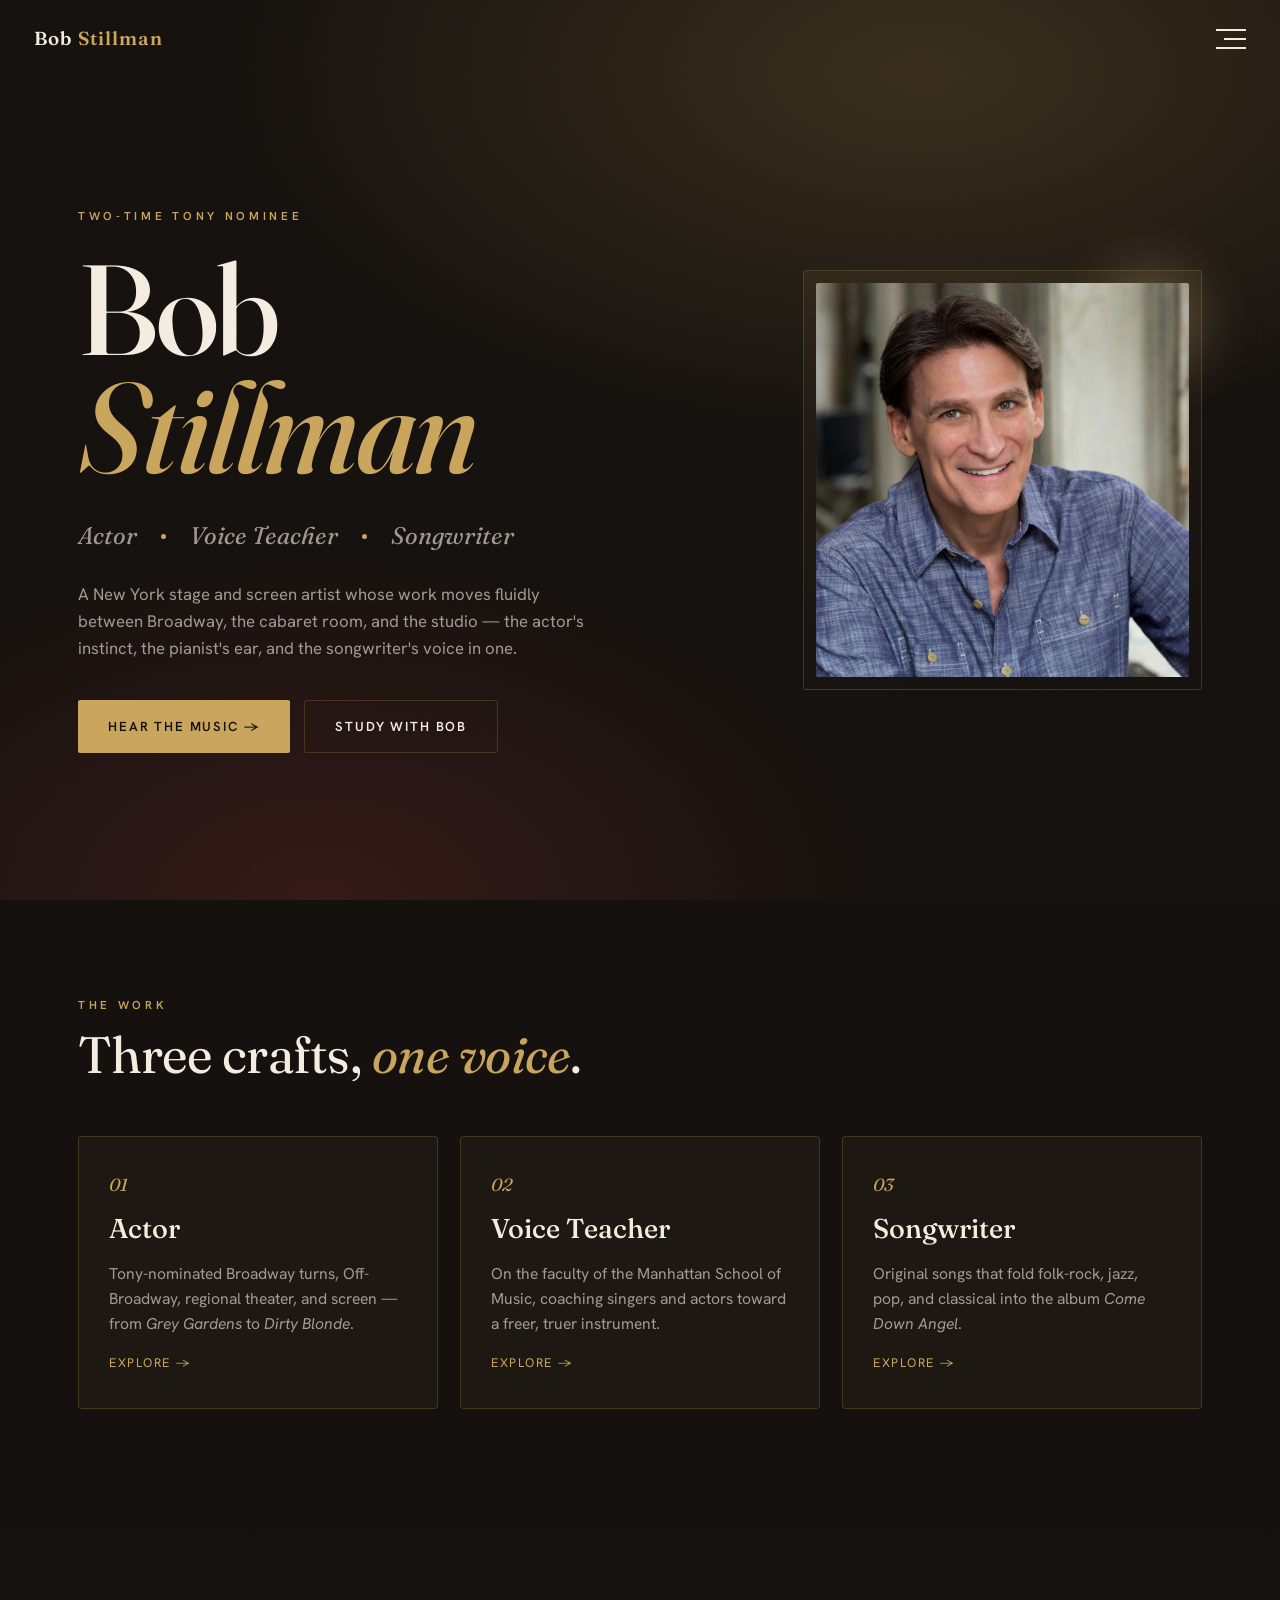
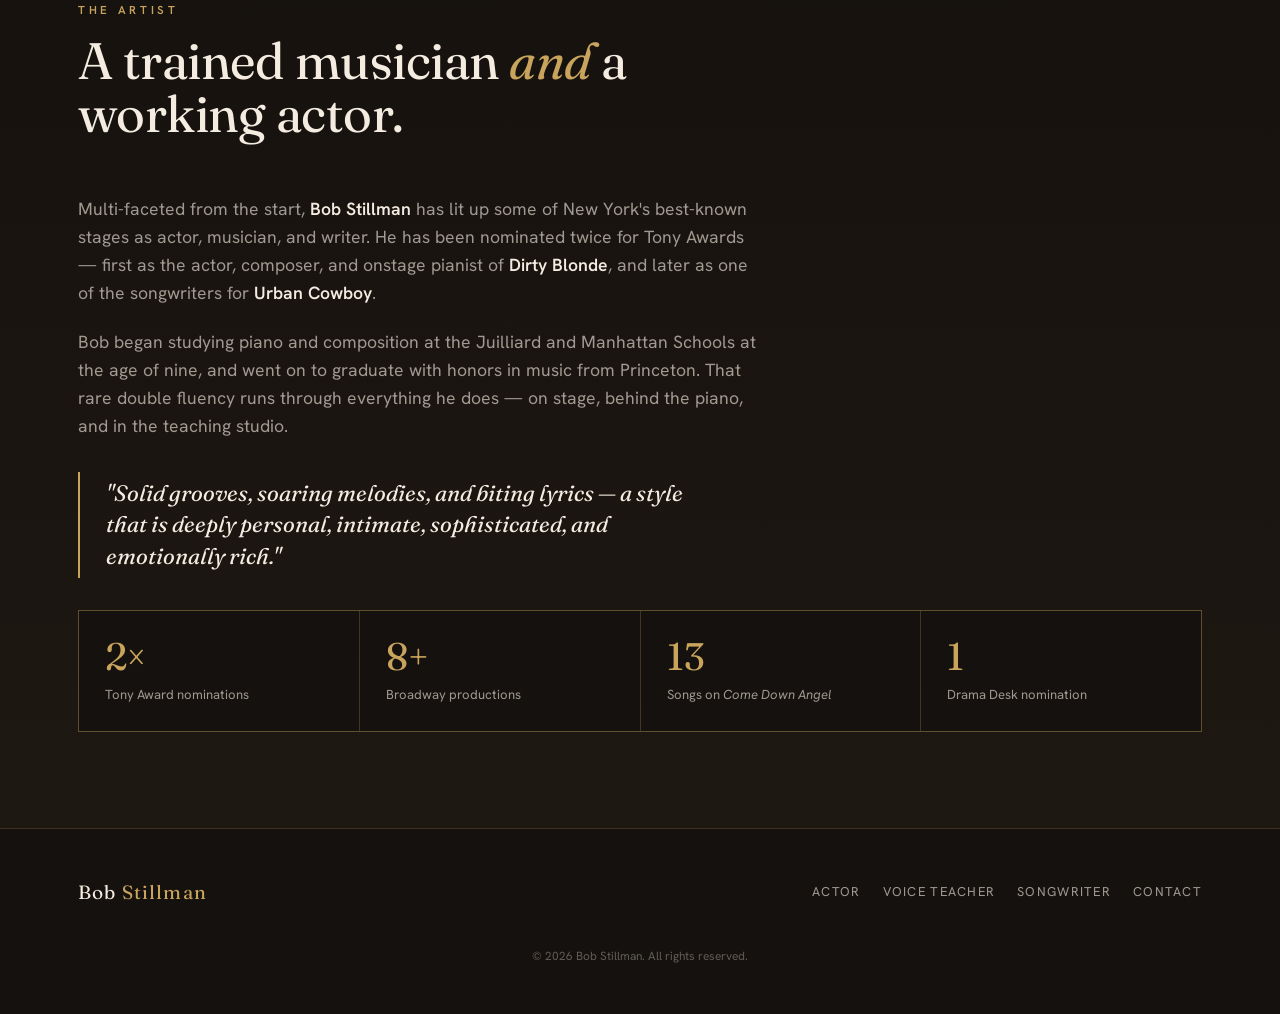
==== index.html @ 7b0f7e83 "Update index.html" ====
<!DOCTYPE html>
<html lang="en">
<head>
<meta charset="UTF-8" />
<meta name="viewport" content="width=device-width, initial-scale=1.0" />
<title>Bob Stillman — Actor · Voice Teacher · Songwriter</title>
<meta name="description" content="Bob Stillman is a two-time Tony-nominated actor, voice teacher, and singer-songwriter based in New York. Broadway, cabaret, and the album Come Down Angel." />
<link rel="preconnect" href="https://fonts.googleapis.com" />
<link rel="preconnect" href="https://fonts.gstatic.com" crossorigin />
<link href="https://fonts.googleapis.com/css2?family=Fraunces:ital,opsz,wght@0,9..144,300..900;1,9..144,300..700&family=Hanken+Grotesk:wght@300;400;500;600;700&display=swap" rel="stylesheet" />
<link rel="stylesheet" href="css/style.css" />
</head>
<body>

<!-- ===== TOP BAR ===== -->
<div class="topbar" id="topbar">
  <a class="brand" href="index.html">Bob <span>Stillman</span></a>
  <button class="burger" id="burger" aria-label="Open menu" aria-expanded="false">
    <span></span><span></span><span></span>
  </button>
</div>

<!-- ===== OVERLAY MENU ===== -->
<nav class="menu" id="menu" aria-label="Main">
  <ol>
    <li><a class="active" href="index.html"><span class="idx">01</span>Home</a></li>
    <li><a href="actor.html"><span class="idx">02</span>Actor</a></li>
    <li><a href="voice-teacher.html"><span class="idx">03</span>Voice Teacher</a></li>
    <li><a href="songwriter.html"><span class="idx">04</span>Songwriter</a></li>
    <li><a href="contact.html"><span class="idx">05</span>Contact</a></li>
  </ol>
  <div class="menu-foot">
    <a href="https://open.spotify.com/artist/1l2FZ3IMnWdpPYobrSwK5F" target="_blank" rel="noopener">Spotify</a>
    <a href="https://music.apple.com/us/album/come-down-angel/134586255" target="_blank" rel="noopener">Apple Music</a>
    <a href="contact.html">hello@bobstillman.com</a>
  </div>
</nav>

<!-- ===== HOME HERO ===== -->
<header class="home-hero">
  <div class="wrap home-grid">
    <div>
      <div class="home-eyebrow eyebrow">Two-time Tony nominee</div>
      <h1 class="home-name"><span class="l1">Bob</span><span class="l2">Stillman</span></h1>
      <div class="home-roles">
        <span>Actor</span><span class="dot"></span>
        <span>Voice Teacher</span><span class="dot"></span>
        <span>Songwriter</span>
      </div>
      <p class="home-sub">A New York stage and screen artist whose work moves fluidly between Broadway, the cabaret room, and the studio — the actor's instinct, the pianist's ear, and the songwriter's voice in one.</p>
      <div class="home-cta">
        <a class="btn btn-primary" href="songwriter.html">Hear the Music &rarr;</a>
        <a class="btn btn-ghost" href="voice-teacher.html">Study with Bob</a>
      </div>
    </div>
    <div class="portrait">
      <div class="frame">
        <img src="images/bob-headshot-square.jpg" alt="Bob Stillman" width="300" height="362" />
      </div>
    </div>
  </div>
</header>

<!-- ===== THREE CRAFTS ===== -->
<section>
  <div class="wrap">
    <div class="section-head reveal">
      <div class="eyebrow">The Work</div>
      <h2>Three crafts, <em>one voice</em>.</h2>
    </div>
    <div class="role-cards reveal">
      <a class="role-card" href="actor.html">
        <div class="num">01</div>
        <h3>Actor</h3>
        <p>Tony-nominated Broadway turns, Off-Broadway, regional theater, and screen — from <em>Grey Gardens</em> to <em>Dirty Blonde</em>.</p>
        <div class="go">Explore &rarr;</div>
      </a>
      <a class="role-card" href="voice-teacher.html">
        <div class="num">02</div>
        <h3>Voice Teacher</h3>
        <p>On the faculty of the Manhattan School of Music, coaching singers and actors toward a freer, truer instrument.</p>
        <div class="go">Explore &rarr;</div>
      </a>
      <a class="role-card" href="songwriter.html">
        <div class="num">03</div>
        <h3>Songwriter</h3>
        <p>Original songs that fold folk-rock, jazz, pop, and classical into the album <em>Come Down Angel</em>.</p>
        <div class="go">Explore &rarr;</div>
      </a>
    </div>
  </div>
</section>

<!-- ===== ABOUT / FACTS ===== -->
<section style="background:linear-gradient(180deg,var(--ink),var(--ink-2));">
  <div class="wrap">
    <div class="section-head reveal">
      <div class="eyebrow">The Artist</div>
      <h2>A trained musician <em>and</em> a working actor.</h2>
    </div>
    <div class="prose reveal">
      <p>Multi-faceted from the start, <strong>Bob Stillman</strong> has lit up some of New York's best-known stages as actor, musician, and writer. He has been nominated twice for Tony Awards — first as the actor, composer, and onstage pianist of <strong>Dirty Blonde</strong>, and later as one of the songwriters for <strong>Urban Cowboy</strong>.</p>
      <p>Bob began studying piano and composition at the Juilliard and Manhattan Schools at the age of nine, and went on to graduate with honors in music from Princeton. That rare double fluency runs through everything he does — on stage, behind the piano, and in the teaching studio.</p>
      <div class="pullquote">"Solid grooves, soaring melodies, and biting lyrics — a style that is deeply personal, intimate, sophisticated, and emotionally rich."</div>
    </div>
    <div class="facts reveal" style="margin-top:18px;">
      <div class="fact"><div class="n">2&times;</div><div class="t">Tony Award nominations</div></div>
      <div class="fact"><div class="n">8+</div><div class="t">Broadway productions</div></div>
      <div class="fact"><div class="n">13</div><div class="t">Songs on <em>Come Down Angel</em></div></div>
      <div class="fact"><div class="n">1</div><div class="t">Drama Desk nomination</div></div>
    </div>
  </div>
</section>

<!-- ===== FOOTER ===== -->
<footer>
  <div class="wrap foot-inner">
    <div class="foot-brand">Bob <span>Stillman</span></div>
    <div class="foot-nav">
      <a href="actor.html">Actor</a>
      <a href="voice-teacher.html">Voice Teacher</a>
      <a href="songwriter.html">Songwriter</a>
      <a href="contact.html">Contact</a>
    </div>
    <div class="copyright">&copy; <span id="yr"></span> Bob Stillman. All rights reserved.</div>
  </div>
</footer>

<script src="js/main.js"></script>
</body>
</html>
---- css/style.css ----
/* =====================================================
   Bob Stillman — shared styles
   Theme: "darkened stage" — warm ink, cream, antique brass
   ===================================================== */

:root{
  --ink:        #15110e;
  --ink-2:      #1e1812;
  --ink-3:      #261e16;
  --paper:      #f4ece0;
  --paper-dim:  rgba(244,236,224,0.62);
  --paper-faint:rgba(244,236,224,0.34);
  --brass:      #c9a45c;
  --brass-lit:  #e6c684;
  --oxblood:    #7a2e2c;
  --line:       rgba(201,164,92,0.22);

  --display: "Fraunces", Georgia, serif;
  --body: "Hanken Grotesk", system-ui, sans-serif;

  --maxw: 1180px;
  --ease: cubic-bezier(.22,.61,.36,1);
}

*{box-sizing:border-box;margin:0;padding:0;}
html{scroll-behavior:smooth;}
body{
  background:var(--ink);
  color:var(--paper);
  font-family:var(--body);
  line-height:1.6;
  -webkit-font-smoothing:antialiased;
  overflow-x:hidden;
}

/* film-grain atmosphere */
body::after{
  content:"";position:fixed;inset:0;z-index:9999;pointer-events:none;
  opacity:.05;mix-blend-mode:overlay;
  background-image:url("data:image/svg+xml,%3Csvg xmlns='http://www.w3.org/2000/svg' width='200' height='200'%3E%3Cfilter id='n'%3E%3CfeTurbulence type='fractalNoise' baseFrequency='0.85' numOctaves='3' stitchTiles='stitch'/%3E%3C/filter%3E%3Crect width='100%25' height='100%25' filter='url(%23n)'/%3E%3C/svg%3E");
}

::selection{background:var(--brass);color:var(--ink);}
a{color:inherit;text-decoration:none;}
img{max-width:100%;display:block;}

.wrap{max-width:var(--maxw);margin:0 auto;padding:0 28px;}
.eyebrow{font-size:.72rem;letter-spacing:.32em;text-transform:uppercase;color:var(--brass);font-weight:600;}

/* ===================== TOP BAR + HAMBURGER ===================== */
.topbar{
  position:fixed;top:0;left:0;right:0;z-index:200;
  display:flex;align-items:center;justify-content:space-between;
  padding:20px 34px;transition:background .4s var(--ease),padding .4s var(--ease),border-color .4s var(--ease);
  border-bottom:1px solid transparent;
}
.topbar.scrolled{background:rgba(21,17,14,.88);backdrop-filter:blur(12px);padding:14px 34px;border-bottom:1px solid var(--line);}
.brand{font-family:var(--display);font-weight:600;font-size:1.18rem;letter-spacing:.06em;}
.brand span{color:var(--brass);}

/* hamburger button (all viewports) */
.burger{
  width:46px;height:38px;background:none;border:0;cursor:pointer;
  display:flex;flex-direction:column;justify-content:center;gap:7px;align-items:flex-end;
  z-index:260;
}
.burger span{display:block;height:2px;background:var(--paper);transition:.4s var(--ease);}
.burger span:nth-child(1){width:30px;}
.burger span:nth-child(2){width:22px;}
.burger span:nth-child(3){width:30px;}
.burger:hover span{background:var(--brass);width:30px;}
body.menu-open .burger span:nth-child(1){transform:translateY(9px) rotate(45deg);width:30px;}
body.menu-open .burger span:nth-child(2){opacity:0;}
body.menu-open .burger span:nth-child(3){transform:translateY(-9px) rotate(-45deg);width:30px;}
body.menu-open .burger span{background:var(--paper);}

/* ===================== OVERLAY MENU ===================== */
.menu{
  position:fixed;inset:0;z-index:210;
  background:
    radial-gradient(110% 80% at 80% 10%, rgba(201,164,92,.16), transparent 50%),
    radial-gradient(90% 70% at 15% 100%, rgba(122,46,44,.28), transparent 55%),
    var(--ink-2);
  display:flex;flex-direction:column;justify-content:center;
  padding:0 8vw;
  opacity:0;visibility:hidden;transform:translateY(-12px);
  transition:opacity .5s var(--ease),transform .5s var(--ease),visibility .5s;
}
body.menu-open .menu{opacity:1;visibility:visible;transform:none;}
.menu ol{list-style:none;}
.menu li{overflow:hidden;}
.menu li a{
  display:flex;align-items:baseline;gap:22px;padding:10px 0;
  font-family:var(--display);font-weight:400;font-style:italic;
  font-size:clamp(2.2rem,7vw,4.6rem);line-height:1.1;color:var(--paper-dim);
  transform:translateY(110%);transition:color .35s var(--ease);
}
body.menu-open .menu li a{transform:translateY(0);transition:transform .7s var(--ease),color .35s var(--ease);}
.menu li:nth-child(1) a{transition-delay:.06s;}
.menu li:nth-child(2) a{transition-delay:.12s;}
.menu li:nth-child(3) a{transition-delay:.18s;}
.menu li:nth-child(4) a{transition-delay:.24s;}
.menu li:nth-child(5) a{transition-delay:.30s;}
.menu li a .idx{font-size:.9rem;font-style:normal;font-family:var(--body);letter-spacing:.2em;color:var(--brass);opacity:.7;}
.menu li a:hover{color:var(--paper);}
.menu li a.active{color:var(--brass);}
.menu-foot{margin-top:46px;display:flex;gap:26px;flex-wrap:wrap;}
.menu-foot a{font-size:.78rem;letter-spacing:.14em;text-transform:uppercase;color:var(--paper-faint);transition:color .3s var(--ease);}
.menu-foot a:hover{color:var(--brass);}

/* ===================== PAGE HERO (interior pages) ===================== */
.page-hero{position:relative;padding:170px 0 70px;overflow:hidden;}
.page-hero::before{
  content:"";position:absolute;inset:0;z-index:0;
  background:radial-gradient(90% 120% at 78% 0%, rgba(201,164,92,.14), transparent 50%);
}
.page-hero .wrap{position:relative;z-index:1;}
.page-hero .eyebrow{margin-bottom:18px;}
.page-hero h1{font-family:var(--display);font-weight:500;font-size:clamp(2.6rem,8vw,5.2rem);line-height:.98;letter-spacing:-.02em;}
.page-hero h1 em{color:var(--brass);font-style:italic;}
.page-hero .tagline{margin-top:22px;max-width:600px;font-size:1.12rem;color:var(--paper-dim);}

/* ===================== HOME HERO ===================== */
.home-hero{position:relative;min-height:100vh;display:flex;align-items:center;overflow:hidden;padding:120px 0 60px;}
.home-hero::before{
  content:"";position:absolute;inset:0;z-index:0;
  background:
    radial-gradient(120% 90% at 72% 8%, rgba(201,164,92,.20), transparent 46%),
    radial-gradient(80% 70% at 25% 100%, rgba(122,46,44,.30), transparent 55%),
    var(--ink);
}
.home-grid{position:relative;z-index:2;display:grid;grid-template-columns:1.25fr .75fr;gap:60px;align-items:center;width:100%;}
.home-eyebrow{margin-bottom:26px;opacity:0;animation:rise .9s var(--ease) .15s forwards;}
.home-name{font-family:var(--display);font-weight:500;font-size:clamp(3rem,10vw,8rem);line-height:.92;letter-spacing:-.02em;}
.home-name .l1{display:block;opacity:0;animation:rise 1s var(--ease) .28s forwards;}
.home-name .l2{display:block;font-style:italic;color:var(--brass);opacity:0;animation:rise 1s var(--ease) .42s forwards;}
.home-roles{margin-top:30px;display:flex;flex-wrap:wrap;gap:12px 24px;align-items:center;font-family:var(--display);font-style:italic;font-size:clamp(1rem,2.2vw,1.5rem);color:var(--paper-dim);opacity:0;animation:rise 1s var(--ease) .56s forwards;}
.home-roles .dot{width:5px;height:5px;border-radius:50%;background:var(--brass);}
.home-sub{margin-top:26px;max-width:520px;font-size:1.05rem;color:var(--paper-dim);opacity:0;animation:rise 1s var(--ease) .7s forwards;}
.home-cta{margin-top:38px;display:flex;flex-wrap:wrap;gap:14px;opacity:0;animation:rise 1s var(--ease) .84s forwards;}

/* portrait */
.portrait{position:relative;opacity:0;animation:rise 1.1s var(--ease) .5s forwards;}
.portrait .frame{
  position:relative;border:1px solid var(--line);padding:12px;border-radius:3px;
  background:linear-gradient(160deg, rgba(201,164,92,.08), transparent);
}
.portrait .frame::after{
  content:"";position:absolute;inset:-30px -30px auto auto;width:160px;height:160px;
  background:radial-gradient(circle, rgba(230,198,132,.35), transparent 70%);filter:blur(20px);z-index:-1;
}
.portrait img{width:100%;height:auto;border-radius:2px;filter:saturate(.96) contrast(1.02);}
.portrait .cap{margin-top:14px;text-align:center;font-family:var(--display);font-style:italic;color:var(--paper-faint);font-size:.92rem;}

@keyframes rise{to{opacity:1;transform:none;}}
.home-eyebrow,.home-name .l1,.home-name .l2,.home-roles,.home-sub,.home-cta,.portrait{transform:translateY(26px);}

/* ===================== BUTTONS ===================== */
.btn{display:inline-flex;align-items:center;gap:10px;padding:15px 30px;border-radius:2px;font-weight:600;font-size:.82rem;letter-spacing:.14em;text-transform:uppercase;transition:transform .3s var(--ease),background .3s var(--ease),color .3s var(--ease),box-shadow .3s var(--ease),border-color .3s var(--ease);}
.btn-primary{background:var(--brass);color:var(--ink);}
.btn-primary:hover{background:var(--brass-lit);transform:translateY(-3px);box-shadow:0 14px 30px -12px rgba(201,164,92,.6);}
.btn-ghost{border:1px solid var(--line);color:var(--paper);}
.btn-ghost:hover{border-color:var(--brass);color:var(--brass);transform:translateY(-3px);}

/* ===================== SECTIONS ===================== */
section{position:relative;padding:96px 0;}
.section-head{margin-bottom:54px;max-width:640px;}
.section-head h2{font-family:var(--display);font-weight:400;font-size:clamp(2rem,5vw,3.2rem);line-height:1.05;letter-spacing:-.01em;margin-top:14px;}
.section-head h2 em{color:var(--brass);font-style:italic;}

.reveal{opacity:0;transform:translateY(34px);transition:opacity .9s var(--ease),transform .9s var(--ease);}
.reveal.in{opacity:1;transform:none;}

.lede{color:var(--paper-dim);font-size:1.12rem;max-width:680px;}
.prose p{font-size:1.1rem;color:var(--paper-dim);margin-bottom:20px;max-width:680px;}
.prose p strong{color:var(--paper);font-weight:600;}
.pullquote{font-family:var(--display);font-style:italic;font-size:1.4rem;line-height:1.4;color:var(--paper);border-left:2px solid var(--brass);padding:6px 0 6px 26px;margin:32px 0;max-width:640px;}

/* role cards (home) */
.role-cards{display:grid;grid-template-columns:repeat(3,1fr);gap:22px;}
.role-card{display:block;border:1px solid var(--line);border-radius:4px;padding:34px 30px;background:var(--ink-2);transition:.35s var(--ease);position:relative;overflow:hidden;}
.role-card::after{content:"";position:absolute;left:0;top:0;height:3px;width:0;background:var(--brass);transition:width .4s var(--ease);}
.role-card:hover{transform:translateY(-5px);border-color:var(--brass);}
.role-card:hover::after{width:100%;}
.role-card .num{font-family:var(--display);font-style:italic;color:var(--brass);font-size:1.1rem;}
.role-card h3{font-family:var(--display);font-weight:500;font-size:1.7rem;margin:8px 0 10px;}
.role-card p{color:var(--paper-dim);font-size:.98rem;}
.role-card .go{margin-top:18px;font-size:.78rem;letter-spacing:.14em;text-transform:uppercase;color:var(--brass);}

/* facts strip */
.facts{display:grid;grid-template-columns:repeat(4,1fr);gap:1px;background:var(--line);border:1px solid var(--line);}
.fact{background:var(--ink);padding:26px;}
.fact .n{font-family:var(--display);font-size:2.4rem;color:var(--brass);line-height:1;}
.fact .t{font-size:.82rem;color:var(--paper-dim);margin-top:8px;}

/* credit chips + subgroups */
.subgroups{display:flex;flex-direction:column;gap:26px;}
.subgroup .lbl{font-size:.7rem;letter-spacing:.22em;text-transform:uppercase;color:var(--paper-faint);margin-bottom:12px;}
.credits{display:flex;flex-wrap:wrap;gap:10px;}
.chip{font-size:.82rem;letter-spacing:.03em;padding:8px 15px;border:1px solid var(--line);border-radius:30px;color:var(--paper-dim);transition:.3s var(--ease);}
.chip:hover{border-color:var(--brass);color:var(--brass);}
.chip.honor{border-color:rgba(201,164,92,.5);color:var(--brass);}

/* ===================== MEDIA GRIDS (images / audio / video) ===================== */
.media-block{margin-top:56px;}
.media-block .blk-head{display:flex;align-items:baseline;gap:14px;margin-bottom:22px;border-bottom:1px solid var(--line);padding-bottom:14px;}
.media-block .blk-head h3{font-family:var(--display);font-weight:500;font-size:1.5rem;}
.media-block .blk-head .meta{font-size:.78rem;letter-spacing:.16em;text-transform:uppercase;color:var(--paper-faint);}

.grid-3{display:grid;grid-template-columns:repeat(auto-fit,minmax(280px,1fr));gap:20px;}

/* photo gallery */
.photo{aspect-ratio:3/4;border:1px dashed var(--line);border-radius:3px;display:flex;align-items:center;justify-content:center;text-align:center;color:var(--paper-faint);font-size:.8rem;padding:18px;background:repeating-linear-gradient(45deg,transparent,transparent 12px,rgba(201,164,92,.03) 12px,rgba(201,164,92,.03) 24px);overflow:hidden;}
.photo img{width:100%;height:100%;object-fit:cover;}

/* video slots */
.video-slot{aspect-ratio:16/9;border:1px dashed var(--line);border-radius:4px;display:flex;flex-direction:column;align-items:center;justify-content:center;text-align:center;gap:10px;color:var(--paper-faint);padding:22px;background:var(--ink-2);transition:.3s var(--ease);}
.video-slot:hover{border-color:var(--brass);}
.video-slot iframe{width:100%;height:100%;border:0;border-radius:4px;}
.video-slot .pl{width:52px;height:52px;border-radius:50%;border:1px solid var(--brass);display:flex;align-items:center;justify-content:center;color:var(--brass);}
.video-slot .cap{font-size:.85rem;letter-spacing:.05em;color:var(--paper-dim);}
.video-slot .hint{font-size:.72rem;max-width:240px;}

/* audio rows */
.audio-row{display:flex;align-items:center;gap:18px;border:1px solid var(--line);border-radius:4px;padding:18px 22px;background:var(--ink-2);transition:.3s var(--ease);}
.audio-row:hover{border-color:var(--brass);}
.audio-row .ic{width:40px;height:40px;flex:0 0 40px;border-radius:50%;border:1px solid var(--brass);color:var(--brass);display:flex;align-items:center;justify-content:center;}
.audio-row .info{flex:1;}
.audio-row .info .t{font-family:var(--display);font-size:1.1rem;}
.audio-row .info .s{font-size:.82rem;color:var(--paper-faint);}
.audio-row audio{height:34px;}
.audio-list{display:flex;flex-direction:column;gap:14px;}

/* ===================== MUSIC / ALBUM ===================== */
.music-grid{display:grid;grid-template-columns:1fr 1fr;gap:50px;align-items:start;}
.album-card{background:var(--ink-3);border:1px solid var(--line);border-radius:4px;padding:30px;}
.album-card h3{font-family:var(--display);font-style:italic;font-size:2rem;margin-bottom:4px;}
.album-meta{color:var(--paper-faint);font-size:.85rem;letter-spacing:.06em;margin-bottom:24px;}
.players{display:flex;flex-direction:column;gap:18px;}
.players iframe{width:100%;border:0;border-radius:12px;}
.stream-links{display:flex;flex-wrap:wrap;gap:12px;margin-top:26px;}
.stream{display:inline-flex;align-items:center;gap:9px;padding:11px 18px;border:1px solid var(--line);border-radius:3px;font-size:.8rem;font-weight:600;letter-spacing:.05em;color:var(--paper);transition:.3s var(--ease);}
.stream:hover{background:var(--brass);color:var(--ink);border-color:var(--brass);transform:translateY(-2px);}
.tracklist{columns:2;column-gap:34px;}
.tracklist li{list-style:none;padding:10px 0;border-bottom:1px solid var(--line);display:flex;gap:12px;font-size:.95rem;break-inside:avoid;}
.tracklist li .tn{color:var(--brass);font-family:var(--display);width:22px;}
.tracklist li .tt{color:var(--paper-dim);flex:1;}
.tracklist li .td{color:var(--paper-faint);font-size:.82rem;}

/* ===================== TESTIMONIALS ===================== */
.quotes{display:grid;grid-template-columns:repeat(auto-fit,minmax(280px,1fr));gap:22px;}
.quote{border:1px solid var(--line);border-radius:4px;padding:32px;background:var(--ink-2);position:relative;}
.quote::before{content:"\201C";position:absolute;top:6px;left:18px;font-family:var(--display);font-size:4.4rem;color:rgba(201,164,92,.22);line-height:1;}
.quote p{font-family:var(--display);font-style:italic;font-size:1.15rem;line-height:1.45;color:var(--paper);margin:18px 0;}
.quote .by{font-size:.78rem;letter-spacing:.14em;text-transform:uppercase;color:var(--brass);}
.placeholder-note{margin-top:30px;font-size:.84rem;color:var(--paper-faint);border-left:2px solid var(--oxblood);padding-left:16px;line-height:1.7;}
.placeholder-note code{color:var(--brass);}

/* ===================== CONTACT ===================== */
.contact-form{max-width:560px;display:grid;gap:16px;}
.contact-form .row{display:grid;grid-template-columns:1fr 1fr;gap:16px;}
.contact-form input,.contact-form select,.contact-form textarea{width:100%;background:var(--ink);border:1px solid var(--line);border-radius:3px;padding:14px 16px;color:var(--paper);font-family:var(--body);font-size:.95rem;transition:border-color .3s var(--ease);}
.contact-form input::placeholder,.contact-form textarea::placeholder{color:var(--paper-faint);}
.contact-form input:focus,.contact-form select:focus,.contact-form textarea:focus{outline:0;border-color:var(--brass);}
.contact-form textarea{min-height:140px;resize:vertical;}
.contact-form .btn-primary{justify-content:center;border:0;cursor:pointer;width:100%;margin-top:6px;}
.or{margin-top:24px;font-size:.92rem;color:var(--paper-dim);}
.or a{color:var(--brass);border-bottom:1px solid var(--line);}
.contact-grid{display:grid;grid-template-columns:1.1fr .9fr;gap:54px;align-items:start;}

/* ===================== FOOTER ===================== */
footer{background:var(--ink);padding:48px 0;border-top:1px solid var(--line);}
.foot-inner{display:flex;flex-wrap:wrap;gap:18px;justify-content:space-between;align-items:center;}
.foot-brand{font-family:var(--display);font-size:1.2rem;letter-spacing:.06em;}
.foot-brand span{color:var(--brass);}
.foot-nav{display:flex;gap:22px;flex-wrap:wrap;}
.foot-nav a{font-size:.8rem;letter-spacing:.1em;text-transform:uppercase;color:var(--paper-dim);transition:color .3s var(--ease);}
.foot-nav a:hover{color:var(--brass);}
.copyright{font-size:.74rem;color:var(--paper-faint);width:100%;text-align:center;margin-top:22px;}

/* ===================== RESPONSIVE ===================== */
@media (max-width:880px){
  .home-grid{grid-template-columns:1fr;gap:48px;}
  .portrait{max-width:340px;}
  .role-cards{grid-template-columns:1fr;}
  .facts{grid-template-columns:1fr 1fr;}
  .music-grid,.contact-grid{grid-template-columns:1fr;gap:38px;}
  .tracklist{columns:1;}
  .contact-form .row{grid-template-columns:1fr;}
  section{padding:72px 0;}
}
@media (prefers-reduced-motion:reduce){
  *{animation:none!important;transition:none!important;}
  .reveal{opacity:1;transform:none;}
  .menu li a{transform:none;}
}
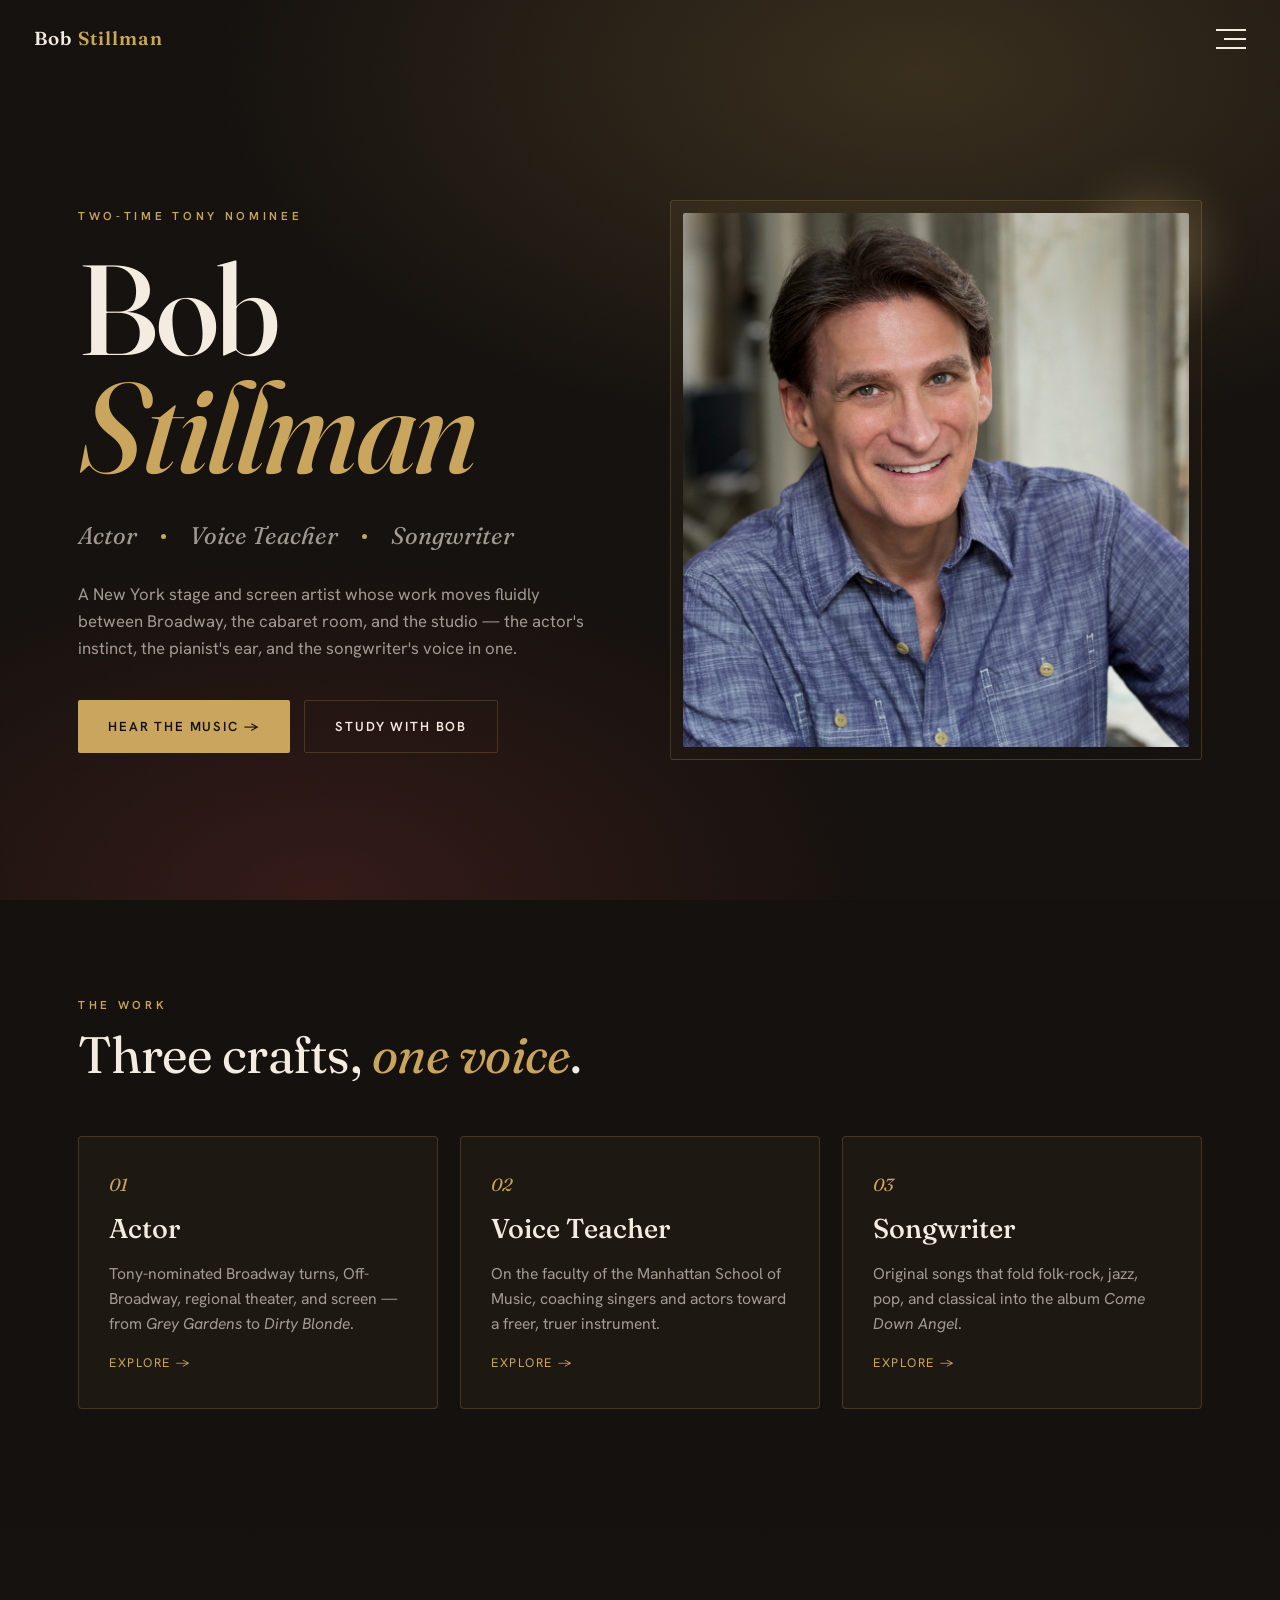
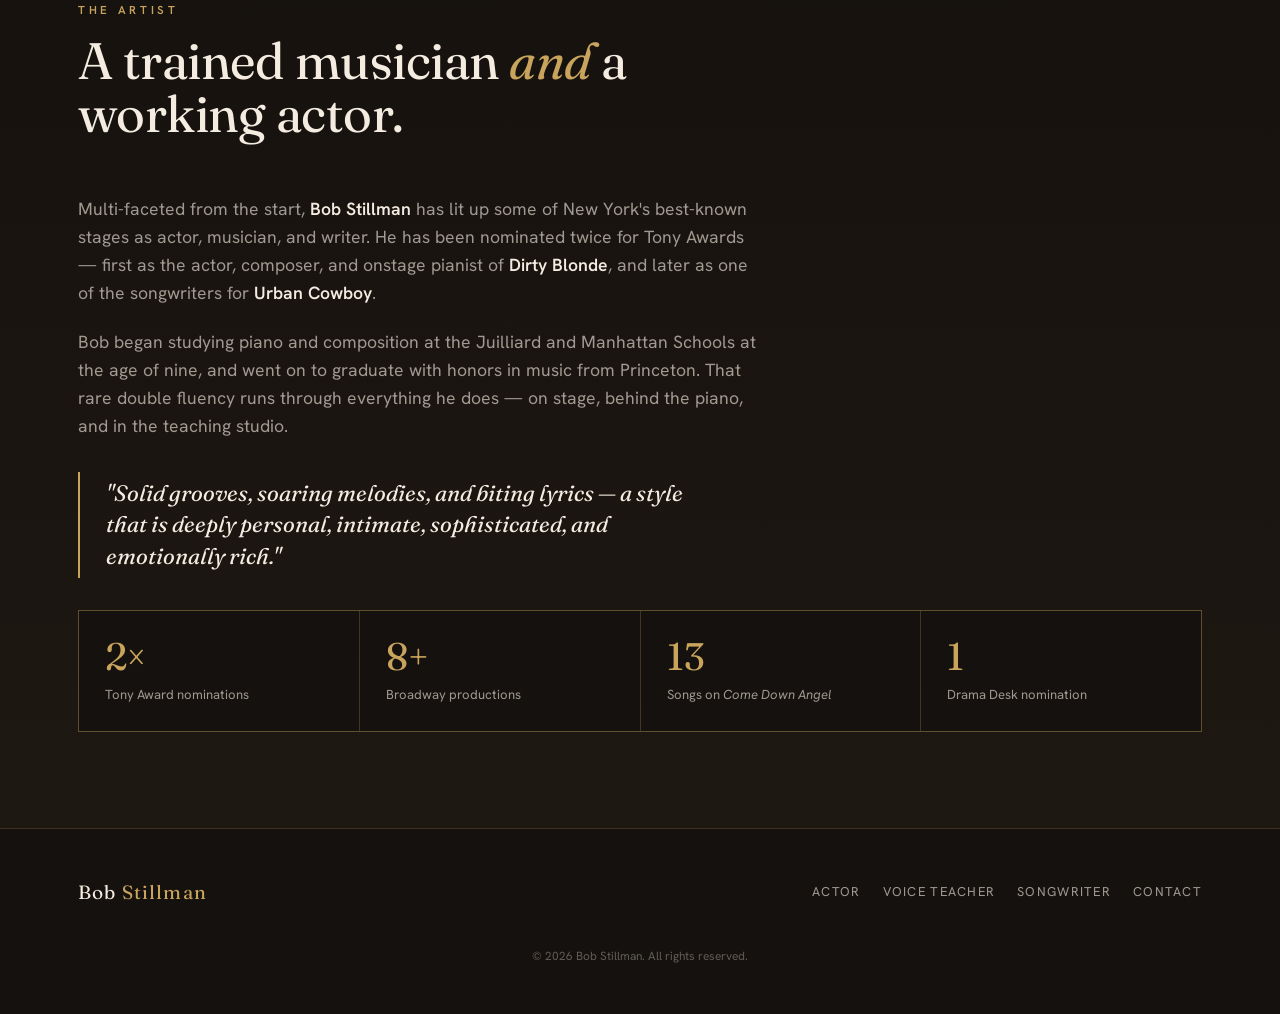
==== commit a1d6cfc5: "Update index to low res photo.html" ====
--- a/index.html
+++ b/index.html
@@ -55,7 +55,7 @@
     </div>
     <div class="portrait">
       <div class="frame">
-        <img src="images/bob-headshot-square.jpg" alt="Bob Stillman" width="300" height="362" />
+        <img src="images/bob-headshot-square-lores.jpg" alt="Bob Stillman" width="300" height="362" />
       </div>
     </div>
   </div>
--- a/css/style.css
+++ b/css/style.css
@@ -129,7 +129,10 @@
     radial-gradient(80% 70% at 25% 100%, rgba(122,46,44,.30), transparent 55%),
     var(--ink);
 }
-.home-grid{position:relative;z-index:2;display:grid;grid-template-columns:1.25fr .75fr;gap:60px;align-items:center;width:100%;}
+
+/* UPDATED: equal columns + more breathing room for the wider photo */
+.home-grid{position:relative;z-index:2;display:grid;grid-template-columns:1fr 1fr;gap:60px;align-items:center;width:100%;}
+
 .home-eyebrow{margin-bottom:26px;opacity:0;animation:rise .9s var(--ease) .15s forwards;}
 .home-name{font-family:var(--display);font-weight:500;font-size:clamp(3rem,10vw,8rem);line-height:.92;letter-spacing:-.02em;}
 .home-name .l1{display:block;opacity:0;animation:rise 1s var(--ease) .28s forwards;}
@@ -139,8 +142,8 @@
 .home-sub{margin-top:26px;max-width:520px;font-size:1.05rem;color:var(--paper-dim);opacity:0;animation:rise 1s var(--ease) .7s forwards;}
 .home-cta{margin-top:38px;display:flex;flex-wrap:wrap;gap:14px;opacity:0;animation:rise 1s var(--ease) .84s forwards;}
 
-/* portrait */
-.portrait{position:relative;opacity:0;animation:rise 1.1s var(--ease) .5s forwards;}
+/* portrait — UPDATED: wider max, landscape-friendly aspect ratio */
+.portrait{position:relative;opacity:0;animation:rise 1.1s var(--ease) .5s forwards;max-width:540px;justify-self:end;}
 .portrait .frame{
   position:relative;border:1px solid var(--line);padding:12px;border-radius:3px;
   background:linear-gradient(160deg, rgba(201,164,92,.08), transparent);
@@ -149,7 +152,8 @@
   content:"";position:absolute;inset:-30px -30px auto auto;width:160px;height:160px;
   background:radial-gradient(circle, rgba(230,198,132,.35), transparent 70%);filter:blur(20px);z-index:-1;
 }
-.portrait img{width:100%;height:auto;border-radius:2px;filter:saturate(.96) contrast(1.02);}
+/* UPDATED: aspect-ratio suits the wide headshot (3:2) */
+.portrait img{width:100%;height:auto;aspect-ratio:unset;object-fit:unset;border-radius:2px;filter:saturate(.96) contrast(1.02);}
 .portrait .cap{margin-top:14px;text-align:center;font-family:var(--display);font-style:italic;color:var(--paper-faint);font-size:.92rem;}
 
 @keyframes rise{to{opacity:1;transform:none;}}
@@ -281,7 +285,7 @@
 /* ===================== RESPONSIVE ===================== */
 @media (max-width:880px){
   .home-grid{grid-template-columns:1fr;gap:48px;}
-  .portrait{max-width:340px;}
+  .portrait{max-width:100%;justify-self:auto;}
   .role-cards{grid-template-columns:1fr;}
   .facts{grid-template-columns:1fr 1fr;}
   .music-grid,.contact-grid{grid-template-columns:1fr;gap:38px;}
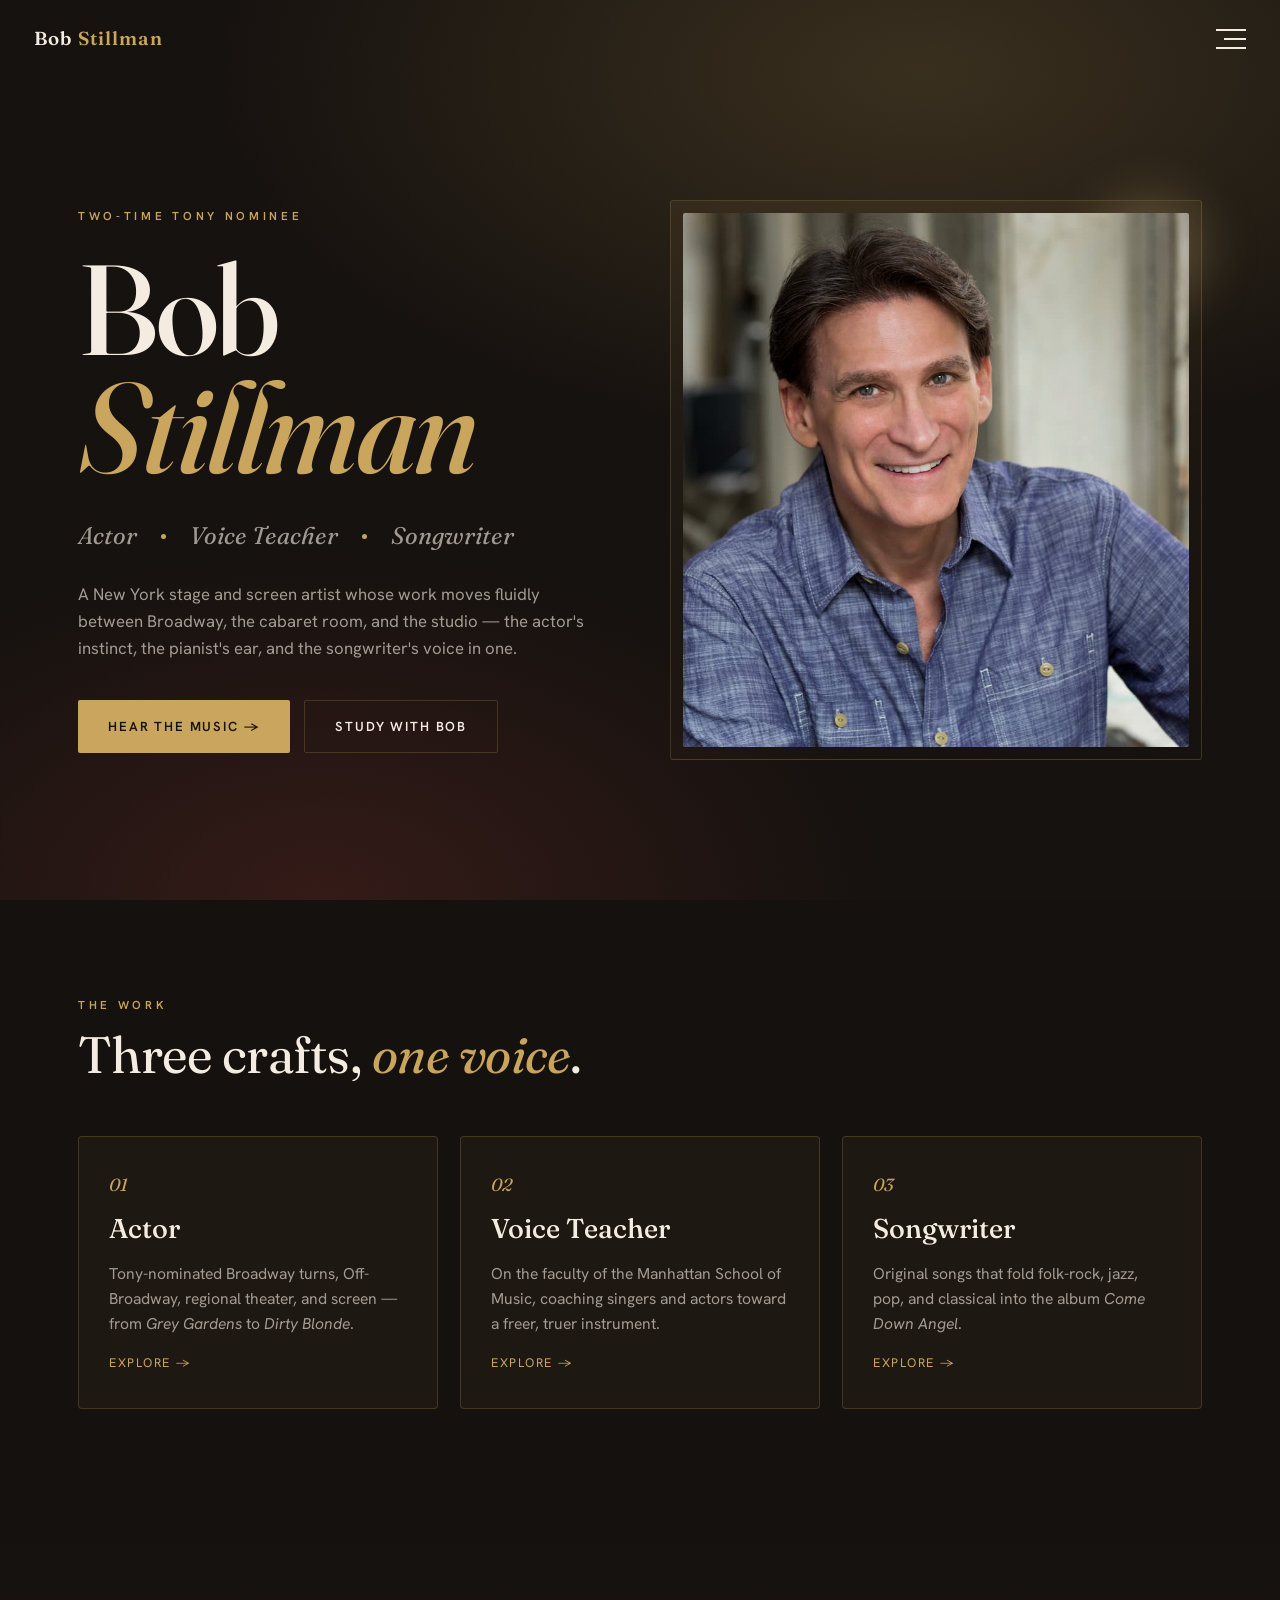
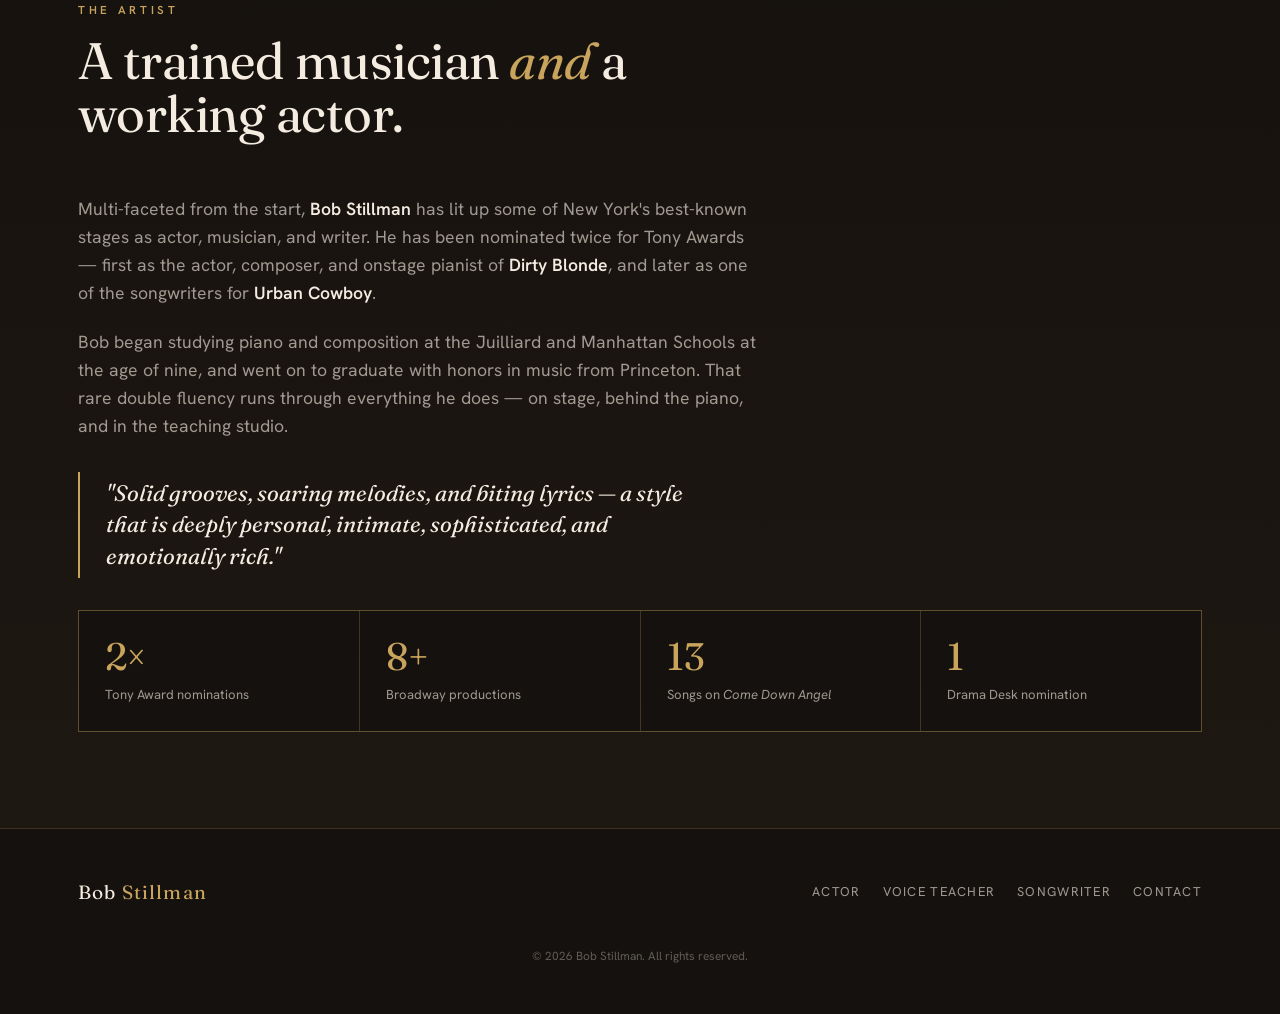
==== commit 8308d50f: "Update index.html" ====
--- a/index.html
+++ b/index.html
@@ -55,7 +55,7 @@
     </div>
     <div class="portrait">
       <div class="frame">
-        <img src="images/bob-headshot-square-lores.jpg" alt="Bob Stillman" width="300" height="362" />
+        <img src="images/bob-headshot-square-lorez.jpg" alt="Bob Stillman" width="300" height="362" />
       </div>
     </div>
   </div>
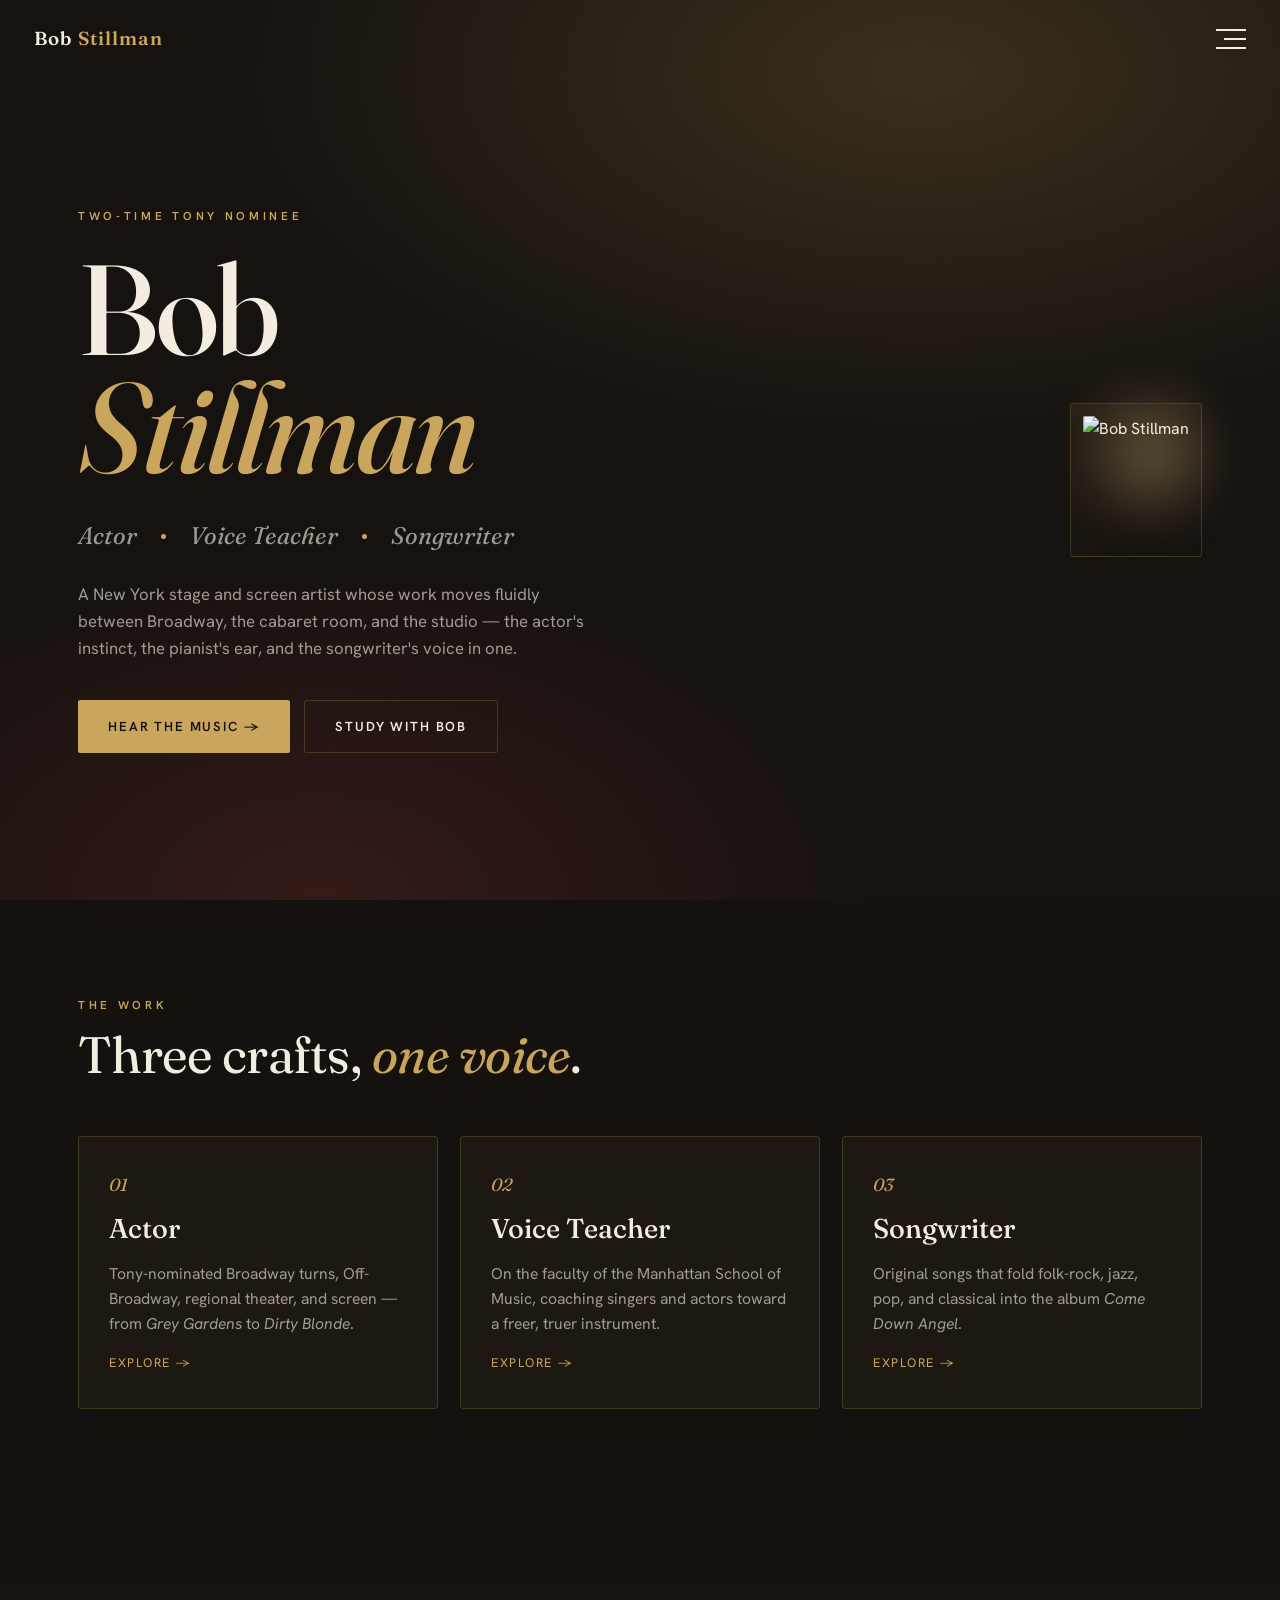
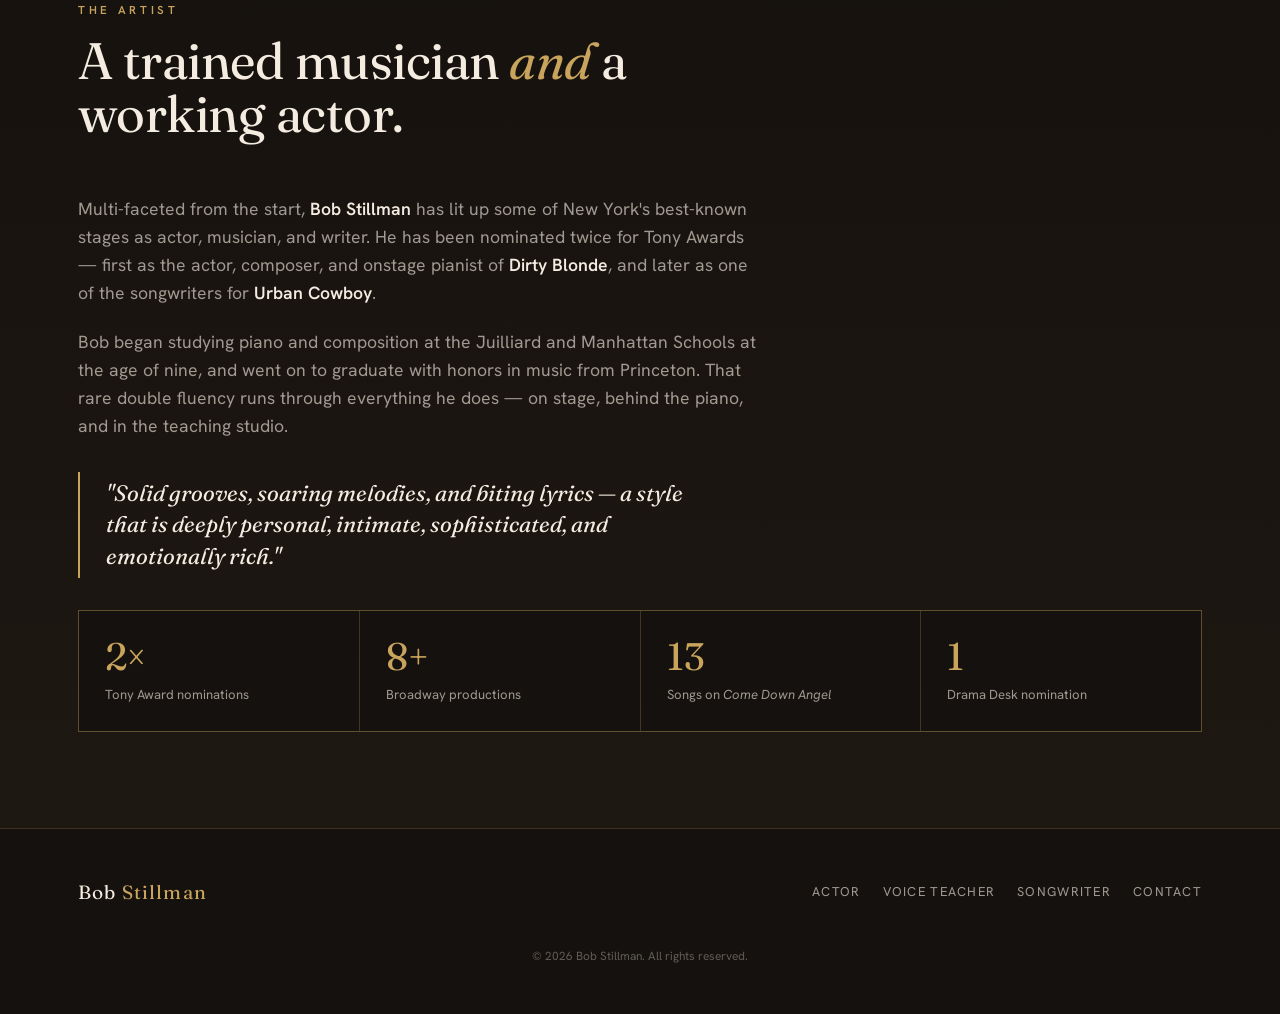
==== commit 41b5cb5c: "Change headshot to Elbrick index page" ====
--- a/index.html
+++ b/index.html
@@ -55,7 +55,7 @@
     </div>
     <div class="portrait">
       <div class="frame">
-        <img src="images/bob-headshot-square-lorez.jpg" alt="Bob Stillman" width="300" height="362" />
+        <img src="images/ElbrickHeadshot_skinMinimal_lowrez.jpg" alt="Bob Stillman" width="300" height="362" />
       </div>
     </div>
   </div>
--- a/css/style.css
+++ b/css/style.css
@@ -143,7 +143,7 @@
 .home-cta{margin-top:38px;display:flex;flex-wrap:wrap;gap:14px;opacity:0;animation:rise 1s var(--ease) .84s forwards;}
 
 /* portrait — UPDATED: wider max, landscape-friendly aspect ratio */
-.portrait{position:relative;opacity:0;animation:rise 1.1s var(--ease) .5s forwards;max-width:540px;justify-self:end;}
+.portrait{position:relative;opacity:1;transform:none;max-width:540px;justify-self:end;}
 .portrait .frame{
   position:relative;border:1px solid var(--line);padding:12px;border-radius:3px;
   background:linear-gradient(160deg, rgba(201,164,92,.08), transparent);
@@ -153,11 +153,11 @@
   background:radial-gradient(circle, rgba(230,198,132,.35), transparent 70%);filter:blur(20px);z-index:-1;
 }
 /* UPDATED: aspect-ratio suits the wide headshot (3:2) */
-.portrait img{width:100%;height:auto;aspect-ratio:unset;object-fit:unset;border-radius:2px;filter:saturate(.96) contrast(1.02);}
+.portrait img{width:100%;height:auto;display:block;border-radius:2px;filter:saturate(.96) contrast(1.02);}
 .portrait .cap{margin-top:14px;text-align:center;font-family:var(--display);font-style:italic;color:var(--paper-faint);font-size:.92rem;}
 
 @keyframes rise{to{opacity:1;transform:none;}}
-.home-eyebrow,.home-name .l1,.home-name .l2,.home-roles,.home-sub,.home-cta,.portrait{transform:translateY(26px);}
+.home-eyebrow,.home-name .l1,.home-name .l2,.home-roles,.home-sub,.home-cta{transform:translateY(26px);}
 
 /* ===================== BUTTONS ===================== */
 .btn{display:inline-flex;align-items:center;gap:10px;padding:15px 30px;border-radius:2px;font-weight:600;font-size:.82rem;letter-spacing:.14em;text-transform:uppercase;transition:transform .3s var(--ease),background .3s var(--ease),color .3s var(--ease),box-shadow .3s var(--ease),border-color .3s var(--ease);}
@@ -293,6 +293,9 @@
   .contact-form .row{grid-template-columns:1fr;}
   section{padding:72px 0;}
 }
+/* force-show all hero text — animation fallback */
+.home-eyebrow,.home-name .l1,.home-name .l2,.home-roles,.home-sub,.home-cta{opacity:1;transform:none;animation:none;}
+
 @media (prefers-reduced-motion:reduce){
   *{animation:none!important;transition:none!important;}
   .reveal{opacity:1;transform:none;}
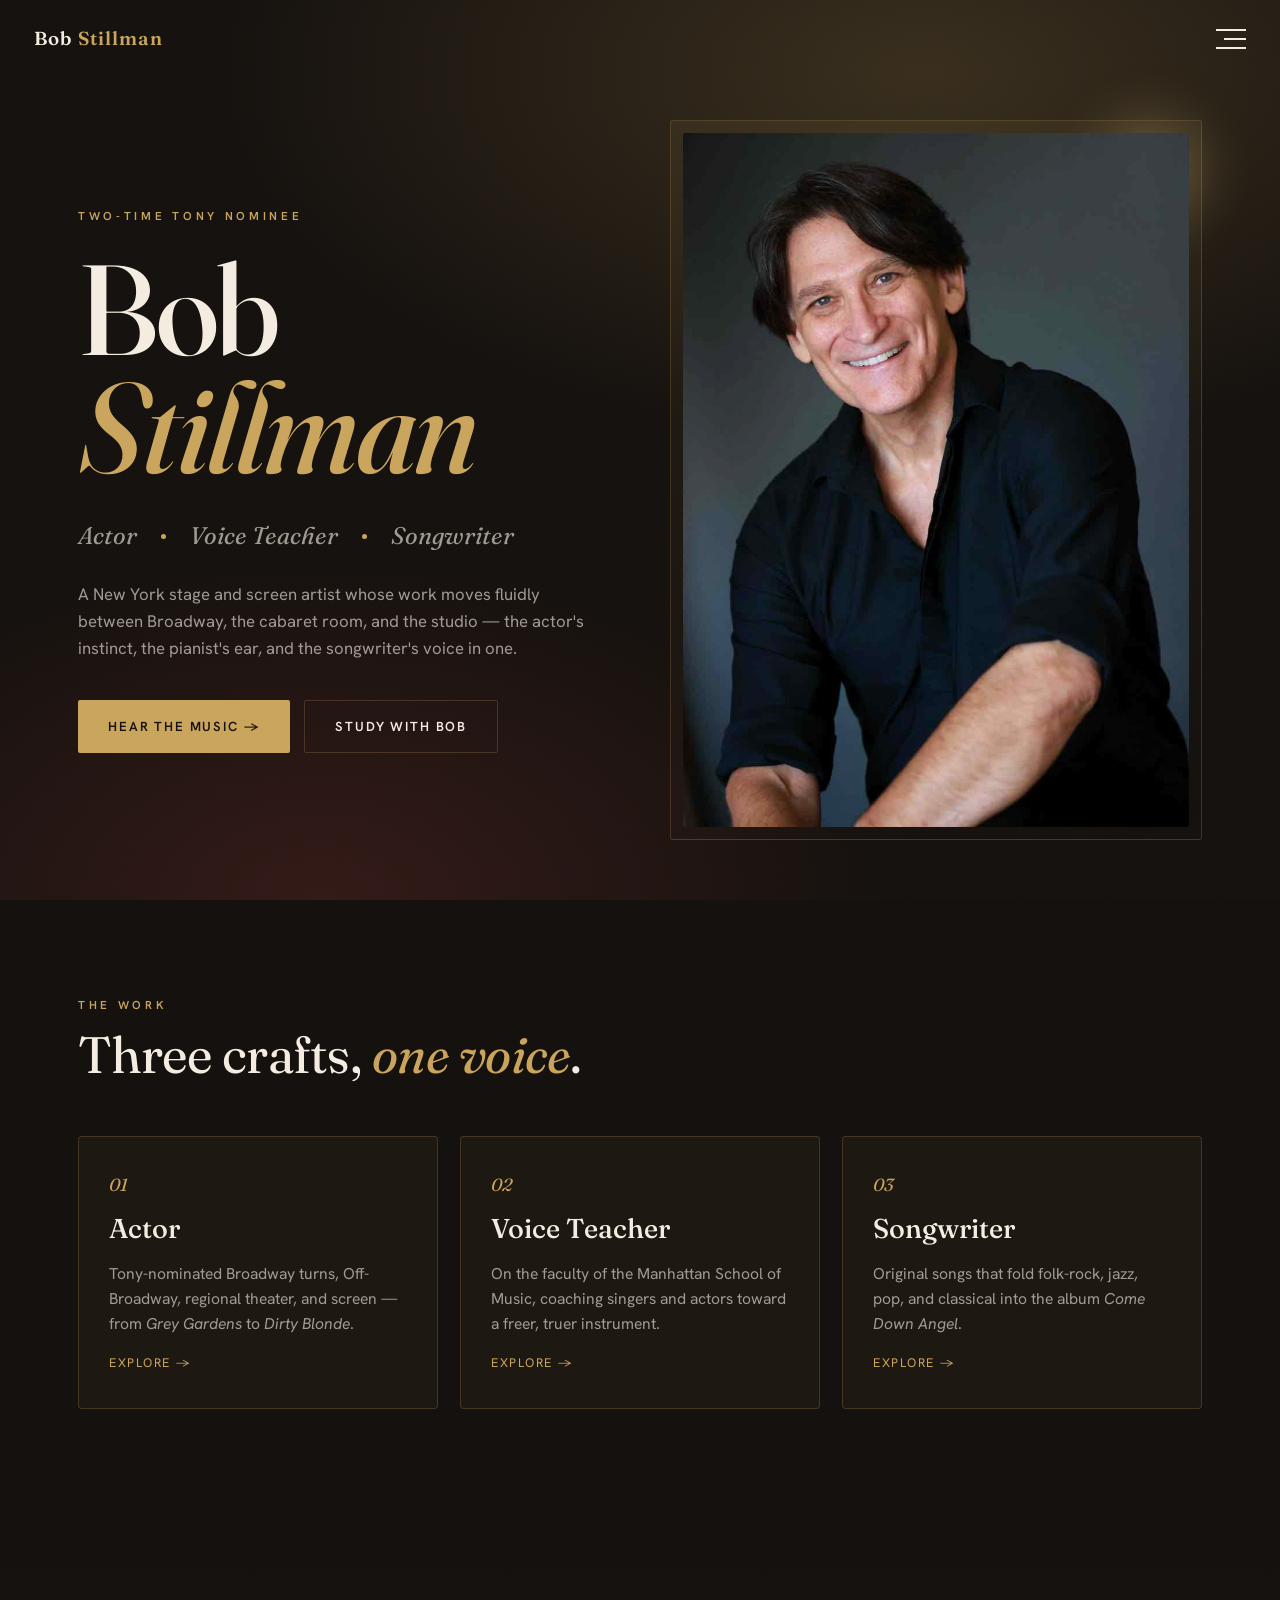
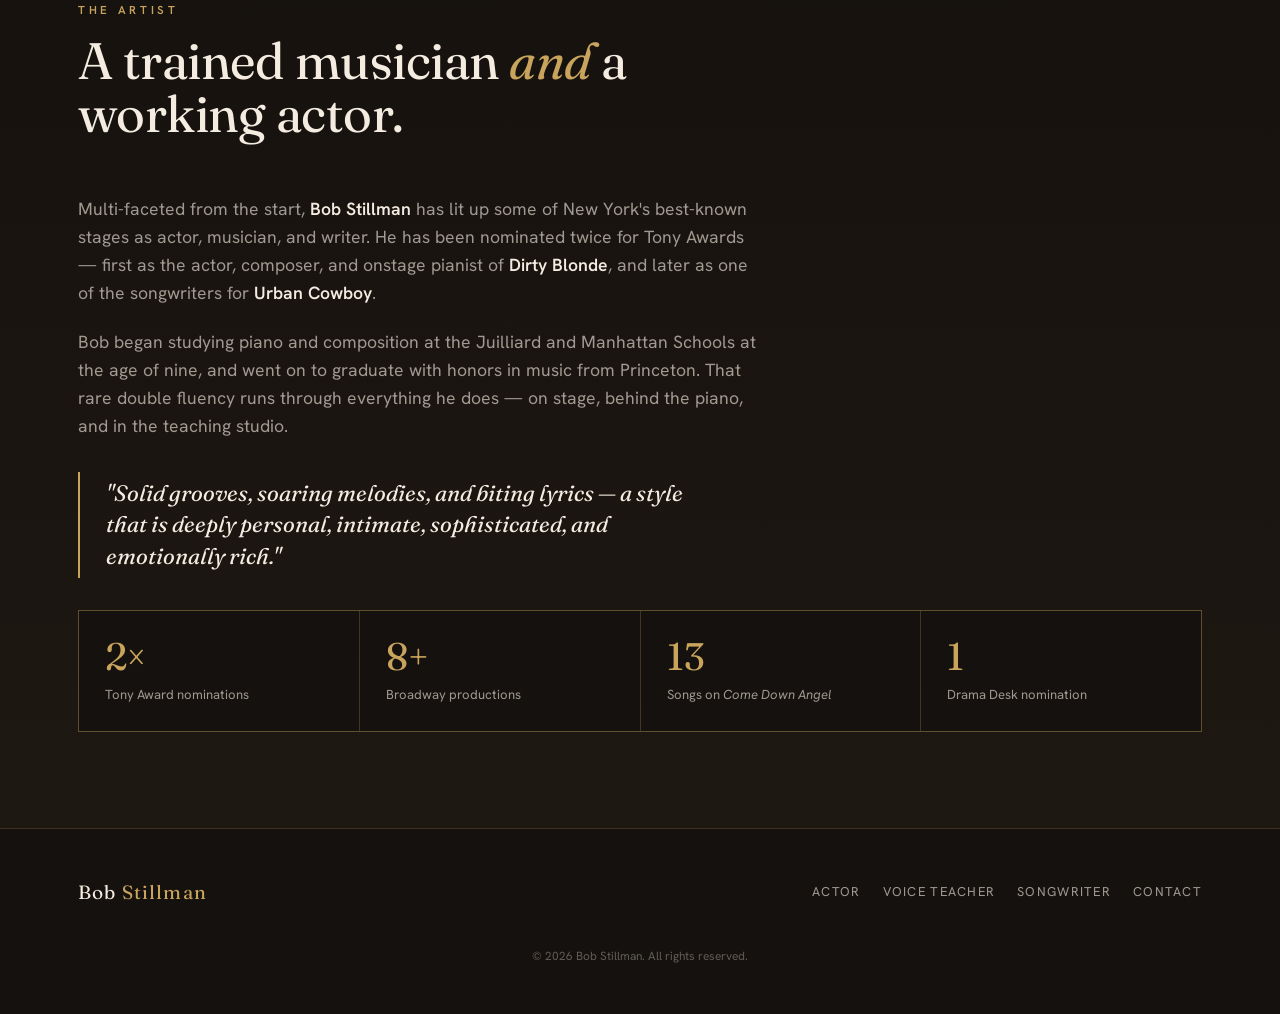
==== commit 73ba12b9: "Update index.html" ====
--- a/index.html
+++ b/index.html
@@ -55,7 +55,7 @@
     </div>
     <div class="portrait">
       <div class="frame">
-        <img src="images/ElbrickHeadshot_skinMinimal_lowrez.jpg" alt="Bob Stillman" width="300" height="362" />
+        <img src="images/ElbrickHeadshot_retouched_lowrez.jpg" alt="Bob Stillman" width="300" height="362" />
       </div>
     </div>
   </div>
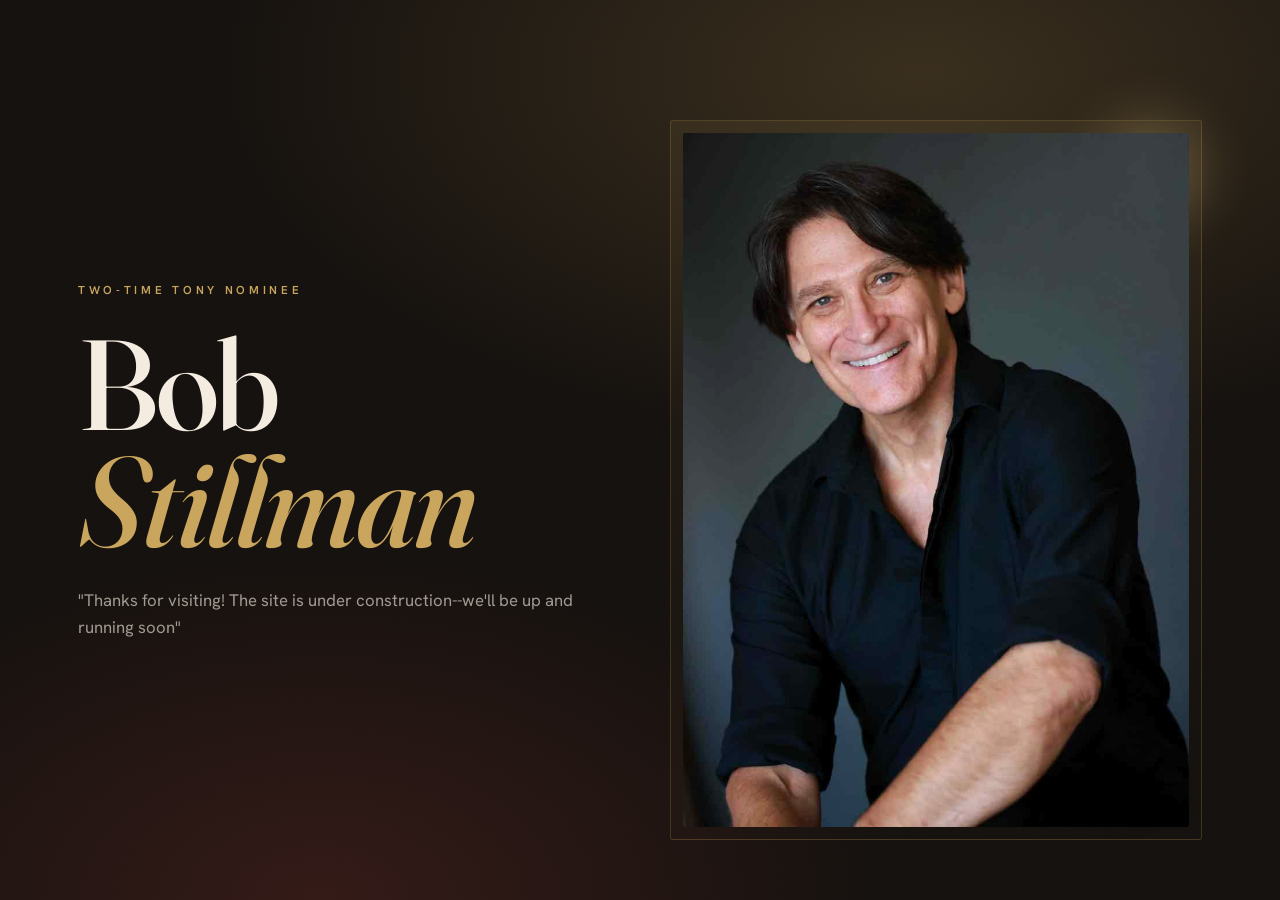
==== commit aae74c39: "removing and commenting out most of main branch index.html" ====
--- a/index.html
+++ b/index.html
@@ -13,15 +13,15 @@
 <body>
 
 <!-- ===== TOP BAR ===== -->
-<div class="topbar" id="topbar">
+<!-- <div class="topbar" id="topbar"> 
   <a class="brand" href="index.html">Bob <span>Stillman</span></a>
   <button class="burger" id="burger" aria-label="Open menu" aria-expanded="false">
     <span></span><span></span><span></span>
-  </button>
+  </button> -->
 </div>
 
 <!-- ===== OVERLAY MENU ===== -->
-<nav class="menu" id="menu" aria-label="Main">
+<!-- <nav class="menu" id="menu" aria-label="Main">
   <ol>
     <li><a class="active" href="index.html"><span class="idx">01</span>Home</a></li>
     <li><a href="actor.html"><span class="idx">02</span>Actor</a></li>
@@ -35,22 +35,23 @@
     <a href="contact.html">hello@bobstillman.com</a>
   </div>
 </nav>
-
+-->
+  
 <!-- ===== HOME HERO ===== -->
 <header class="home-hero">
   <div class="wrap home-grid">
     <div>
       <div class="home-eyebrow eyebrow">Two-time Tony nominee</div>
       <h1 class="home-name"><span class="l1">Bob</span><span class="l2">Stillman</span></h1>
-      <div class="home-roles">
+     <!-- <div class="home-roles">
         <span>Actor</span><span class="dot"></span>
         <span>Voice Teacher</span><span class="dot"></span>
         <span>Songwriter</span>
-      </div>
-      <p class="home-sub">A New York stage and screen artist whose work moves fluidly between Broadway, the cabaret room, and the studio — the actor's instinct, the pianist's ear, and the songwriter's voice in one.</p>
+      </div> -->
+      <p class="home-sub">"Thanks for visiting! The site is under construction--we'll be up and running soon" </p>
       <div class="home-cta">
-        <a class="btn btn-primary" href="songwriter.html">Hear the Music &rarr;</a>
-        <a class="btn btn-ghost" href="voice-teacher.html">Study with Bob</a>
+      <!-- <a class="btn btn-primary" href="songwriter.html">Hear the Music &rarr;</a>
+        <a class="btn btn-ghost" href="voice-teacher.html">Study with Bob</a> -->
       </div>
     </div>
     <div class="portrait">
@@ -61,71 +62,4 @@
   </div>
 </header>
 
-<!-- ===== THREE CRAFTS ===== -->
-<section>
-  <div class="wrap">
-    <div class="section-head reveal">
-      <div class="eyebrow">The Work</div>
-      <h2>Three crafts, <em>one voice</em>.</h2>
-    </div>
-    <div class="role-cards reveal">
-      <a class="role-card" href="actor.html">
-        <div class="num">01</div>
-        <h3>Actor</h3>
-        <p>Tony-nominated Broadway turns, Off-Broadway, regional theater, and screen — from <em>Grey Gardens</em> to <em>Dirty Blonde</em>.</p>
-        <div class="go">Explore &rarr;</div>
-      </a>
-      <a class="role-card" href="voice-teacher.html">
-        <div class="num">02</div>
-        <h3>Voice Teacher</h3>
-        <p>On the faculty of the Manhattan School of Music, coaching singers and actors toward a freer, truer instrument.</p>
-        <div class="go">Explore &rarr;</div>
-      </a>
-      <a class="role-card" href="songwriter.html">
-        <div class="num">03</div>
-        <h3>Songwriter</h3>
-        <p>Original songs that fold folk-rock, jazz, pop, and classical into the album <em>Come Down Angel</em>.</p>
-        <div class="go">Explore &rarr;</div>
-      </a>
-    </div>
-  </div>
-</section>
 
-<!-- ===== ABOUT / FACTS ===== -->
-<section style="background:linear-gradient(180deg,var(--ink),var(--ink-2));">
-  <div class="wrap">
-    <div class="section-head reveal">
-      <div class="eyebrow">The Artist</div>
-      <h2>A trained musician <em>and</em> a working actor.</h2>
-    </div>
-    <div class="prose reveal">
-      <p>Multi-faceted from the start, <strong>Bob Stillman</strong> has lit up some of New York's best-known stages as actor, musician, and writer. He has been nominated twice for Tony Awards — first as the actor, composer, and onstage pianist of <strong>Dirty Blonde</strong>, and later as one of the songwriters for <strong>Urban Cowboy</strong>.</p>
-      <p>Bob began studying piano and composition at the Juilliard and Manhattan Schools at the age of nine, and went on to graduate with honors in music from Princeton. That rare double fluency runs through everything he does — on stage, behind the piano, and in the teaching studio.</p>
-      <div class="pullquote">"Solid grooves, soaring melodies, and biting lyrics — a style that is deeply personal, intimate, sophisticated, and emotionally rich."</div>
-    </div>
-    <div class="facts reveal" style="margin-top:18px;">
-      <div class="fact"><div class="n">2&times;</div><div class="t">Tony Award nominations</div></div>
-      <div class="fact"><div class="n">8+</div><div class="t">Broadway productions</div></div>
-      <div class="fact"><div class="n">13</div><div class="t">Songs on <em>Come Down Angel</em></div></div>
-      <div class="fact"><div class="n">1</div><div class="t">Drama Desk nomination</div></div>
-    </div>
-  </div>
-</section>
-
-<!-- ===== FOOTER ===== -->
-<footer>
-  <div class="wrap foot-inner">
-    <div class="foot-brand">Bob <span>Stillman</span></div>
-    <div class="foot-nav">
-      <a href="actor.html">Actor</a>
-      <a href="voice-teacher.html">Voice Teacher</a>
-      <a href="songwriter.html">Songwriter</a>
-      <a href="contact.html">Contact</a>
-    </div>
-    <div class="copyright">&copy; <span id="yr"></span> Bob Stillman. All rights reserved.</div>
-  </div>
-</footer>
-
-<script src="js/main.js"></script>
-</body>
-</html>
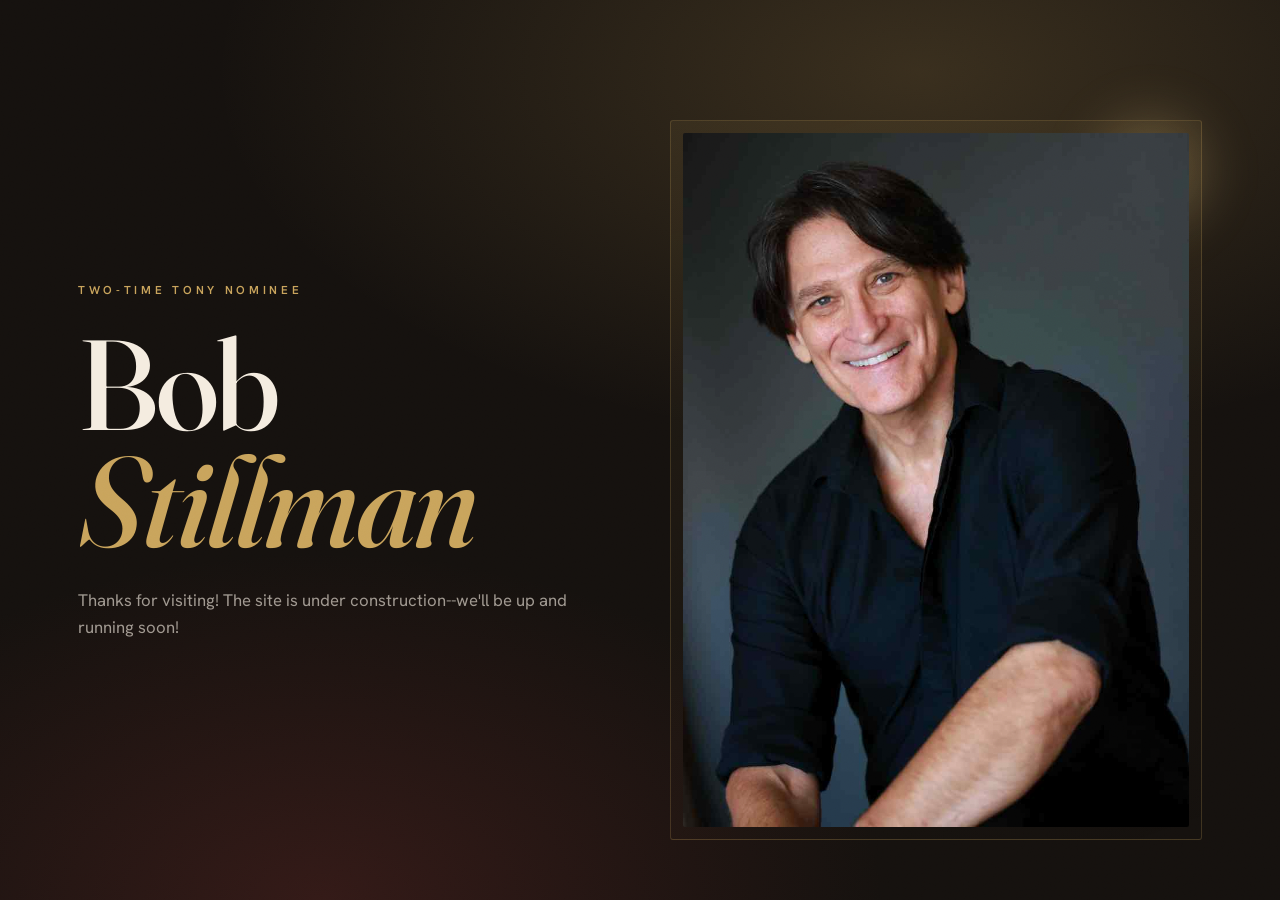
==== commit d6774a98: "removed quotation marks" ====
--- a/index.html
+++ b/index.html
@@ -48,7 +48,7 @@
         <span>Voice Teacher</span><span class="dot"></span>
         <span>Songwriter</span>
       </div> -->
-      <p class="home-sub">"Thanks for visiting! The site is under construction--we'll be up and running soon" </p>
+      <p class="home-sub">Thanks for visiting! The site is under construction--we'll be up and running soon! </p>
       <div class="home-cta">
       <!-- <a class="btn btn-primary" href="songwriter.html">Hear the Music &rarr;</a>
         <a class="btn btn-ghost" href="voice-teacher.html">Study with Bob</a> -->
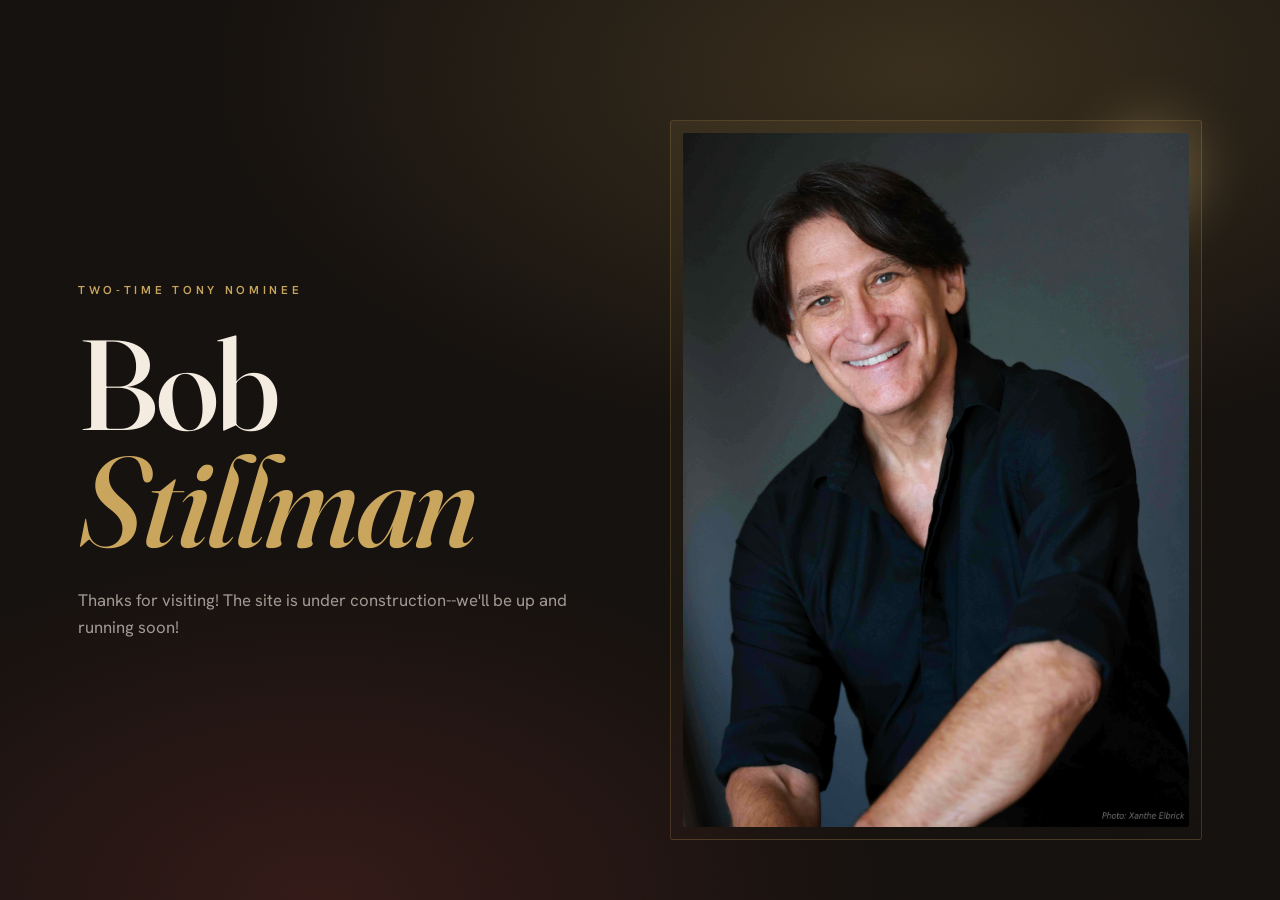
==== commit 269fa943: "Update index.html change photo to lowrez 3" ====
--- a/index.html
+++ b/index.html
@@ -56,7 +56,7 @@
     </div>
     <div class="portrait">
       <div class="frame">
-        <img src="images/ElbrickHeadshot_retouched_lowrez.jpg" alt="Bob Stillman" width="300" height="362" />
+        <img src="images/ElbrickHeadshot_skinMinimal_lowrez 3.jpg" alt="Bob Stillman" width="300" height="362" />
       </div>
     </div>
   </div>
